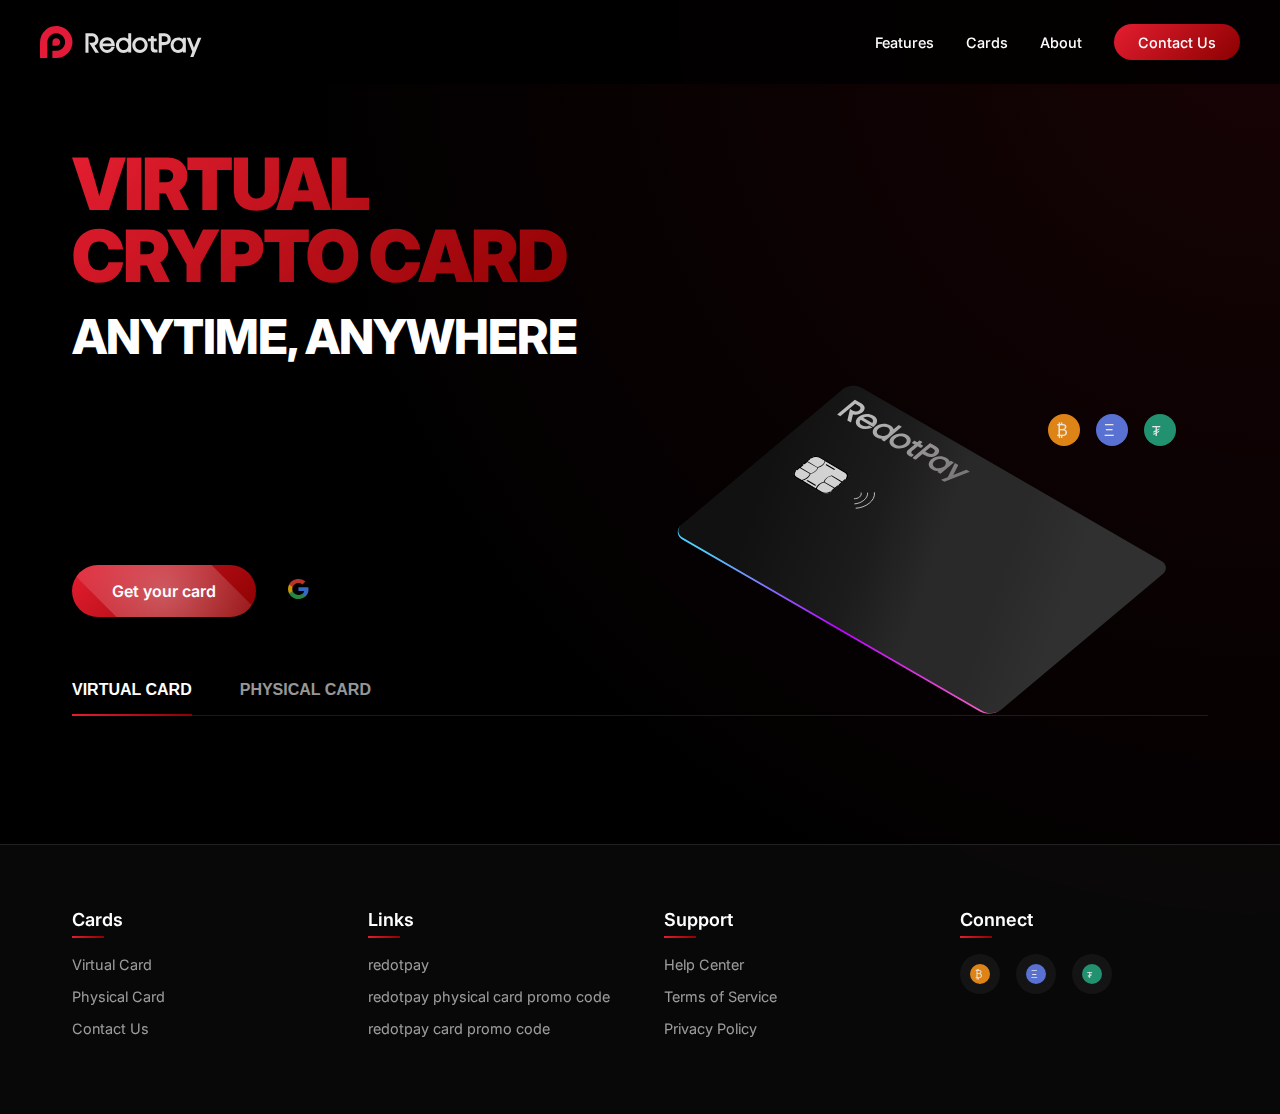
==== index.html @ ac35c40e "Initial commit" ====
<!DOCTYPE html>
<html lang="en">
<head>
    <meta charset="UTF-8">
    <meta name="viewport" content="width=device-width, initial-scale=1.0">
    <meta name="description" content="Get your RedotPay Virtual Crypto Card - Instant transactions, widely accepted, and compatible with Apple Pay/Google Pay. Convert and spend your crypto anywhere.">
    <meta name="keywords" content="RedotPay, crypto card, virtual card, cryptocurrency, bitcoin, ethereum, USDT, digital payments, crypto payments">
    <meta property="og:title" content="RedotPay - Virtual Crypto Card">
    <meta property="og:description" content="Convert and spend your crypto anywhere with RedotPay virtual card. Instant transactions, widely accepted.">
    <meta property="og:image" content="assets/card-2.svg">
    <meta name="robots" content="index, follow">
    <link rel="icon" type="image/png" href="assets/favicon.png">
    <title>RedotPay - Virtual Crypto Card | Spend Crypto Anywhere</title>
    <link rel="stylesheet" href="styles.css">
    <link href="https://fonts.googleapis.com/css2?family=Inter:wght@400;500;600;700;800;900&display=swap" rel="stylesheet">
</head>
<body>
    <div class="page-wrapper">
        <header class="header">
            <nav class="nav-container">
                <img src="assets/logo-full-light (1).svg" alt="RedotPay" class="logo">
                <div class="nav-links">
                    <a href="#features">Features</a>
                    <a href="#cards">Cards</a>
                    <a href="#about">About</a>
                    <a href="#contact" class="contact-btn">Contact Us</a>
                </div>
            </nav>
        </header>

        <main class="container">
            <div class="content">
                <div class="text-content" data-aos="fade-right">
                    <h1>VIRTUAL<br>CRYPTO CARD</h1>
                    <h2>ANYTIME, ANYWHERE</h2>
                    <ul class="features">
                        <li>Instant transaction</li>
                        <li>Widely-accepted</li>
                        <li>Compatible with Apple Pay/Google Pay</li>
                    </ul>
                    <div class="cta-section">
                        <a href="https://wap.redotpay.com/en/invite/affiliates-3/?utm_id=bjauqi&utm_source=union&utm_uid=10504&utm_s=5c4527aa9087bec472f2ababf20dbba8c01a33e1" class="cta-button">
                            <span>Get your card</span>
                            <div class="button-glow"></div>
                        </a>
                        <div class="payment-methods">
                            <img src="assets/google-pay.svg" alt="Google Pay" class="payment-icon">
                            <img src="assets/apple-pay.svg" alt="Apple Pay" class="payment-icon">
                        </div>
                    </div>
                </div>
                <div class="card-display" data-aos="fade-left">
                    <div class="crypto-icons">
                        <img src="assets/bitcoin.svg" alt="Bitcoin" class="crypto-icon">
                        <img src="assets/ethereum.svg" alt="Ethereum" class="crypto-icon">
                        <img src="assets/usdt.svg" alt="USDT" class="crypto-icon">
                    </div>
                    <div class="cards-container">
                        <img src="assets/card-2.svg" alt="Virtual Card" class="card-image active" id="virtualCard">
                        <img src="assets/card-3.svg" alt="Physical Card" class="card-image" id="physicalCard">
                    </div>
                </div>
            </div>
            
            <div class="tabs">
                <button class="tab active" data-card="virtualCard">VIRTUAL CARD</button>
                <button class="tab" data-card="physicalCard">PHYSICAL CARD</button>
            </div>
        </main>

        <footer class="footer">
            <div class="footer-container">
                <div class="footer-section">
                    <h3>Cards</h3>
                    <ul>
                        <li><a href="#">Virtual Card</a></li>
                        <li><a href="#">Physical Card</a></li>
                        <li><a href="#">Contact Us</a></li>
                    </ul>
                </div>
                <div class="footer-section">
                    <h3>Links</h3>
                    <ul>
                        <li><a href="#">redotpay</a></li>
                        <li><a href="#">redotpay physical card promo code</a></li>
                        <li><a href="#">redotpay card promo code</a></li>
                    </ul>
                </div>
                <div class="footer-section">
                    <h3>Support</h3>
                    <ul>
                        <li><a href="#">Help Center</a></li>
                        <li><a href="#">Terms of Service</a></li>
                        <li><a href="#">Privacy Policy</a></li>
                    </ul>
                </div>
                <div class="footer-section">
                    <h3>Connect</h3>
                    <div class="social-icons">
                        <a href="#" class="social-icon">
                            <img src="assets/bitcoin.svg" alt="Bitcoin">
                        </a>
                        <a href="#" class="social-icon">
                            <img src="assets/ethereum.svg" alt="Ethereum">
                        </a>
                        <a href="#" class="social-icon">
                            <img src="assets/usdt.svg" alt="USDT">
                        </a>
                    </div>
                </div>
            </div>
        </footer>
    </div>

    <script>
        // Card switching animation
        document.querySelectorAll('.tab').forEach(tab => {
            tab.addEventListener('click', () => {
                // Update tabs
                document.querySelectorAll('.tab').forEach(t => t.classList.remove('active'));
                tab.classList.add('active');
                
                // Update cards
                const cardId = tab.getAttribute('data-card');
                document.querySelectorAll('.card-image').forEach(card => {
                    card.classList.remove('active');
                    if (card.id === cardId) {
                        card.classList.add('active');
                    }
                });
            });
        });
    </script>
</body>
</html>
---- styles.css ----
:root {
    --primary-color: #E41E31;
    --primary-gradient: linear-gradient(135deg, #E41E31 0%, #8B0000 100%);
    --background-color: #000;
    --text-color: #fff;
    --gray-light: rgba(255, 255, 255, 0.1);
    --gray-dark: rgba(255, 255, 255, 0.6);
}

* {
    margin: 0;
    padding: 0;
    box-sizing: border-box;
}

body {
    font-family: 'Inter', sans-serif;
    background-color: var(--background-color);
    color: var(--text-color);
    min-height: 100vh;
    overflow-x: hidden;
}

.page-wrapper {
    background: radial-gradient(circle at top right, rgba(228, 30, 49, 0.1) 0%, transparent 60%),
                radial-gradient(circle at bottom left, rgba(0, 0, 0, 0.8) 0%, transparent 60%);
}

/* Header Styles */
.header {
    padding: 1.5rem 2rem;
    backdrop-filter: blur(10px);
    position: sticky;
    top: 0;
    z-index: 100;
    background: rgba(0, 0, 0, 0.8);
}

.nav-container {
    max-width: 1200px;
    margin: 0 auto;
    display: flex;
    justify-content: space-between;
    align-items: center;
}

.logo {
    height: 32px;
    transition: opacity 0.3s ease;
}

.logo:hover {
    opacity: 0.8;
}

.nav-links {
    display: flex;
    align-items: center;
    gap: 2rem;
}

.nav-links a {
    text-decoration: none;
    color: var(--text-color);
    font-size: 0.9rem;
    font-weight: 500;
    transition: color 0.3s ease;
    position: relative;
}

.nav-links a::after {
    content: '';
    position: absolute;
    bottom: -4px;
    left: 0;
    width: 0;
    height: 2px;
    background: var(--primary-gradient);
    transition: width 0.3s ease;
}

.nav-links a:hover::after {
    width: 100%;
}

.contact-btn {
    background: var(--primary-gradient);
    color: var(--text-color);
    padding: 0.6rem 1.5rem;
    border-radius: 24px;
    font-weight: 600;
    transition: transform 0.3s ease, box-shadow 0.3s ease;
}

.contact-btn:hover {
    transform: translateY(-2px);
    box-shadow: 0 4px 12px rgba(228, 30, 49, 0.3);
}

/* Main Content */
.container {
    max-width: 1200px;
    margin: 0 auto;
    padding: 4rem 2rem;
}

.content {
    display: grid;
    grid-template-columns: 1fr 1fr;
    gap: 4rem;
    align-items: center;
    margin-bottom: 3rem;
}

/* Text Content */
.text-content {
    animation: fadeInUp 1s ease;
}

.text-content h1 {
    font-size: 4.5rem;
    font-weight: 900;
    line-height: 1;
    margin-bottom: 1rem;
    background: var(--primary-gradient);
    -webkit-background-clip: text;
    background-clip: text;
    color: transparent;
    letter-spacing: -2px;
}

.text-content h2 {
    font-size: 3rem;
    font-weight: 800;
    line-height: 1.2;
    margin-bottom: 2.5rem;
    letter-spacing: -1px;
}

.features {
    list-style: none;
    margin-bottom: 2.5rem;
}

.features li {
    font-size: 1.125rem;
    font-weight: 500;
    margin-bottom: 1rem;
    display: flex;
    align-items: center;
    opacity: 0;
    animation: fadeInLeft 0.5s ease forwards;
}

.features li:nth-child(1) { animation-delay: 0.2s; }
.features li:nth-child(2) { animation-delay: 0.4s; }
.features li:nth-child(3) { animation-delay: 0.6s; }

.features li::before {
    content: "•";
    color: var(--primary-color);
    margin-right: 1rem;
    font-size: 1.5rem;
}

/* CTA Section */
.cta-section {
    display: flex;
    align-items: center;
    gap: 2rem;
}

.cta-button {
    position: relative;
    background: var(--primary-gradient);
    color: var(--text-color);
    padding: 1rem 2.5rem;
    border-radius: 32px;
    font-weight: 600;
    font-size: 1rem;
    text-decoration: none;
    transition: transform 0.3s ease;
    overflow: hidden;
}

.button-glow {
    position: absolute;
    top: -50%;
    left: -50%;
    width: 200%;
    height: 200%;
    background: radial-gradient(circle, rgba(255,255,255,0.3) 0%, transparent 70%);
    transform: rotate(45deg);
    animation: buttonGlow 3s infinite;
}

.cta-button:hover {
    transform: translateY(-2px);
}

.payment-methods {
    display: flex;
    align-items: center;
    gap: 1rem;
}

.payment-icon {
    height: 24px;
    width: auto;
    opacity: 0.8;
    transition: opacity 0.3s ease;
}

.payment-icon:hover {
    opacity: 1;
}

.crypto-icons {
    position: absolute;
    top: 2rem;
    right: 2rem;
    display: flex;
    gap: 1rem;
    z-index: 2;
}

.crypto-icon {
    width: 32px;
    height: 32px;
    filter: brightness(0.9);
    transition: all 0.3s ease;
    animation: float 3s ease-in-out infinite;
}

.crypto-icon:nth-child(2) {
    animation-delay: 1s;
}

.crypto-icon:nth-child(3) {
    animation-delay: 2s;
}

.crypto-icon:hover {
    filter: brightness(1);
    transform: translateY(-5px);
}

/* Card Display */
.card-display {
    position: relative;
    perspective: 1000px;
}

.cards-container {
    position: relative;
    transform-style: preserve-3d;
    transition: transform 0.6s ease;
}

.card-image {
    width: 100%;
    max-width: 500px;
    height: auto;
    position: absolute;
    top: 0;
    left: 0;
    opacity: 0;
    transform: translateZ(-100px) rotateY(-90deg);
    transition: opacity 0.6s ease, transform 0.6s ease;
}

.card-image.active {
    opacity: 1;
    transform: translateZ(0) rotateY(0);
}

/* Tabs */
.tabs {
    display: flex;
    gap: 3rem;
    border-bottom: 1px solid var(--gray-light);
    margin-top: 2rem;
}

.tab {
    background: none;
    border: none;
    padding: 1rem 0;
    font-size: 1rem;
    font-weight: 700;
    color: var(--gray-dark);
    cursor: pointer;
    position: relative;
    transition: color 0.3s ease;
}

.tab:hover {
    color: var(--text-color);
}

.tab.active {
    color: var(--text-color);
}

.tab.active::after {
    content: "";
    position: absolute;
    bottom: -1px;
    left: 0;
    width: 100%;
    height: 2px;
    background: var(--primary-gradient);
    animation: slideIn 0.3s ease;
}

/* Info Table */
.info-table {
    margin-top: 4rem;
    background: rgba(255, 255, 255, 0.05);
    border-radius: 16px;
    backdrop-filter: blur(10px);
    overflow: hidden;
    animation: fadeInUp 1s ease;
}

.table-header {
    display: grid;
    grid-template-columns: 1fr 1fr;
    gap: 2rem;
    padding: 1.5rem 2rem;
    background: rgba(255, 255, 255, 0.1);
    border-bottom: 1px solid rgba(255, 255, 255, 0.1);
}

.table-header .col {
    font-weight: 700;
    font-size: 1rem;
    text-transform: uppercase;
    color: var(--text-color);
}

.table-row {
    display: grid;
    grid-template-columns: 1fr 1fr;
    gap: 2rem;
    padding: 1.5rem 2rem;
    border-bottom: 1px solid rgba(255, 255, 255, 0.05);
    transition: background-color 0.3s ease;
}

.table-row:last-child {
    border-bottom: none;
}

.table-row:hover {
    background: rgba(255, 255, 255, 0.05);
}

.table-row .col {
    font-size: 1rem;
    color: var(--gray-dark);
}

.table-row a {
    color: var(--primary-color);
    text-decoration: none;
    transition: color 0.3s ease;
    position: relative;
}

.table-row a::after {
    content: '';
    position: absolute;
    bottom: -2px;
    left: 0;
    width: 0;
    height: 1px;
    background: var(--primary-gradient);
    transition: width 0.3s ease;
}

.table-row a:hover {
    color: #fff;
}

.table-row a:hover::after {
    width: 100%;
}

/* Footer Styles */
.footer {
    background: rgba(255, 255, 255, 0.03);
    backdrop-filter: blur(10px);
    padding: 4rem 0;
    margin-top: 4rem;
    border-top: 1px solid rgba(255, 255, 255, 0.1);
}

.footer-container {
    max-width: 1200px;
    margin: 0 auto;
    padding: 0 2rem;
    display: grid;
    grid-template-columns: repeat(4, 1fr);
    gap: 3rem;
}

.footer-section h3 {
    color: var(--text-color);
    font-size: 1.125rem;
    font-weight: 600;
    margin-bottom: 1.5rem;
    position: relative;
}

.footer-section h3::after {
    content: '';
    position: absolute;
    bottom: -0.5rem;
    left: 0;
    width: 2rem;
    height: 2px;
    background: var(--primary-gradient);
}

.footer-section ul {
    list-style: none;
    padding: 0;
}

.footer-section ul li {
    margin-bottom: 0.75rem;
}

.footer-section ul a {
    color: var(--gray-dark);
    text-decoration: none;
    font-size: 0.9rem;
    transition: all 0.3s ease;
    position: relative;
}

.footer-section ul a::after {
    content: '';
    position: absolute;
    bottom: -2px;
    left: 0;
    width: 0;
    height: 1px;
    background: var(--primary-gradient);
    transition: width 0.3s ease;
}

.footer-section ul a:hover {
    color: var(--text-color);
}

.footer-section ul a:hover::after {
    width: 100%;
}

.social-icons {
    display: flex;
    gap: 1rem;
}

.social-icon {
    display: flex;
    align-items: center;
    justify-content: center;
    width: 40px;
    height: 40px;
    border-radius: 50%;
    background: rgba(255, 255, 255, 0.05);
    transition: all 0.3s ease;
}

.social-icon img {
    width: 20px;
    height: 20px;
    filter: brightness(0.9);
    transition: all 0.3s ease;
}

.social-icon:hover {
    background: rgba(255, 255, 255, 0.1);
    transform: translateY(-2px);
}

.social-icon:hover img {
    filter: brightness(1);
}

/* Responsive adjustments */
@media (max-width: 768px) {
    .info-table {
        margin-top: 3rem;
        border-radius: 12px;
    }

    .table-header,
    .table-row {
        padding: 1rem 1.5rem;
        gap: 1rem;
    }

    .table-header .col,
    .table-row .col {
        font-size: 0.9rem;
    }
}

@media (max-width: 480px) {
    .info-table {
        margin-top: 2rem;
        border-radius: 8px;
    }

    .table-header,
    .table-row {
        padding: 0.75rem 1rem;
        gap: 0.75rem;
    }

    .table-header .col,
    .table-row .col {
        font-size: 0.8rem;
    }
}

/* Responsive Footer */
@media (max-width: 1024px) {
    .footer-container {
        grid-template-columns: repeat(2, 1fr);
        gap: 2rem;
    }
}

@media (max-width: 640px) {
    .footer {
        padding: 3rem 0;
    }

    .footer-container {
        grid-template-columns: 1fr;
        gap: 2rem;
        text-align: center;
    }

    .footer-section h3::after {
        left: 50%;
        transform: translateX(-50%);
    }

    .social-icons {
        justify-content: center;
    }
}

/* Responsive Design */
@media (max-width: 1024px) {
    .text-content h1 {
        font-size: 3.5rem;
    }
    
    .text-content h2 {
        font-size: 2.5rem;
    }
}

@media (max-width: 768px) {
    .nav-links {
        display: none;
    }
    
    .container {
        padding: 2rem 1.5rem;
    }
    
    .content {
        grid-template-columns: 1fr;
        gap: 3rem;
        text-align: center;
    }
    
    .text-content h1 {
        font-size: 3rem;
    }
    
    .text-content h2 {
        font-size: 2rem;
    }
    
    .features {
        display: inline-block;
        text-align: left;
    }
    
    .cta-section {
        flex-direction: column;
        align-items: center;
    }
    
    .tabs {
        justify-content: center;
    }
    
    .card-display {
        order: -1;
    }
}

@media (max-width: 480px) {
    .text-content h1 {
        font-size: 2.5rem;
    }
    
    .text-content h2 {
        font-size: 1.75rem;
    }
    
    .features li {
        font-size: 1rem;
    }
    
    .cta-button {
        width: 100%;
        text-align: center;
    }
}

/* Animations */
@keyframes fadeInUp {
    from {
        opacity: 0;
        transform: translateY(20px);
    }
    to {
        opacity: 1;
        transform: translateY(0);
    }
}

@keyframes fadeInLeft {
    from {
        opacity: 0;
        transform: translateX(-20px);
    }
    to {
        opacity: 1;
        transform: translateX(0);
    }
}

@keyframes float {
    0%, 100% {
        transform: translateY(0);
    }
    50% {
        transform: translateY(-10px);
    }
}

@keyframes buttonGlow {
    0% {
        transform: translate(-50%, -50%) rotate(0deg);
    }
    100% {
        transform: translate(-50%, -50%) rotate(360deg);
    }
}

@keyframes slideIn {
    from {
        transform: scaleX(0);
    }
    to {
        transform: scaleX(1);
    }
}
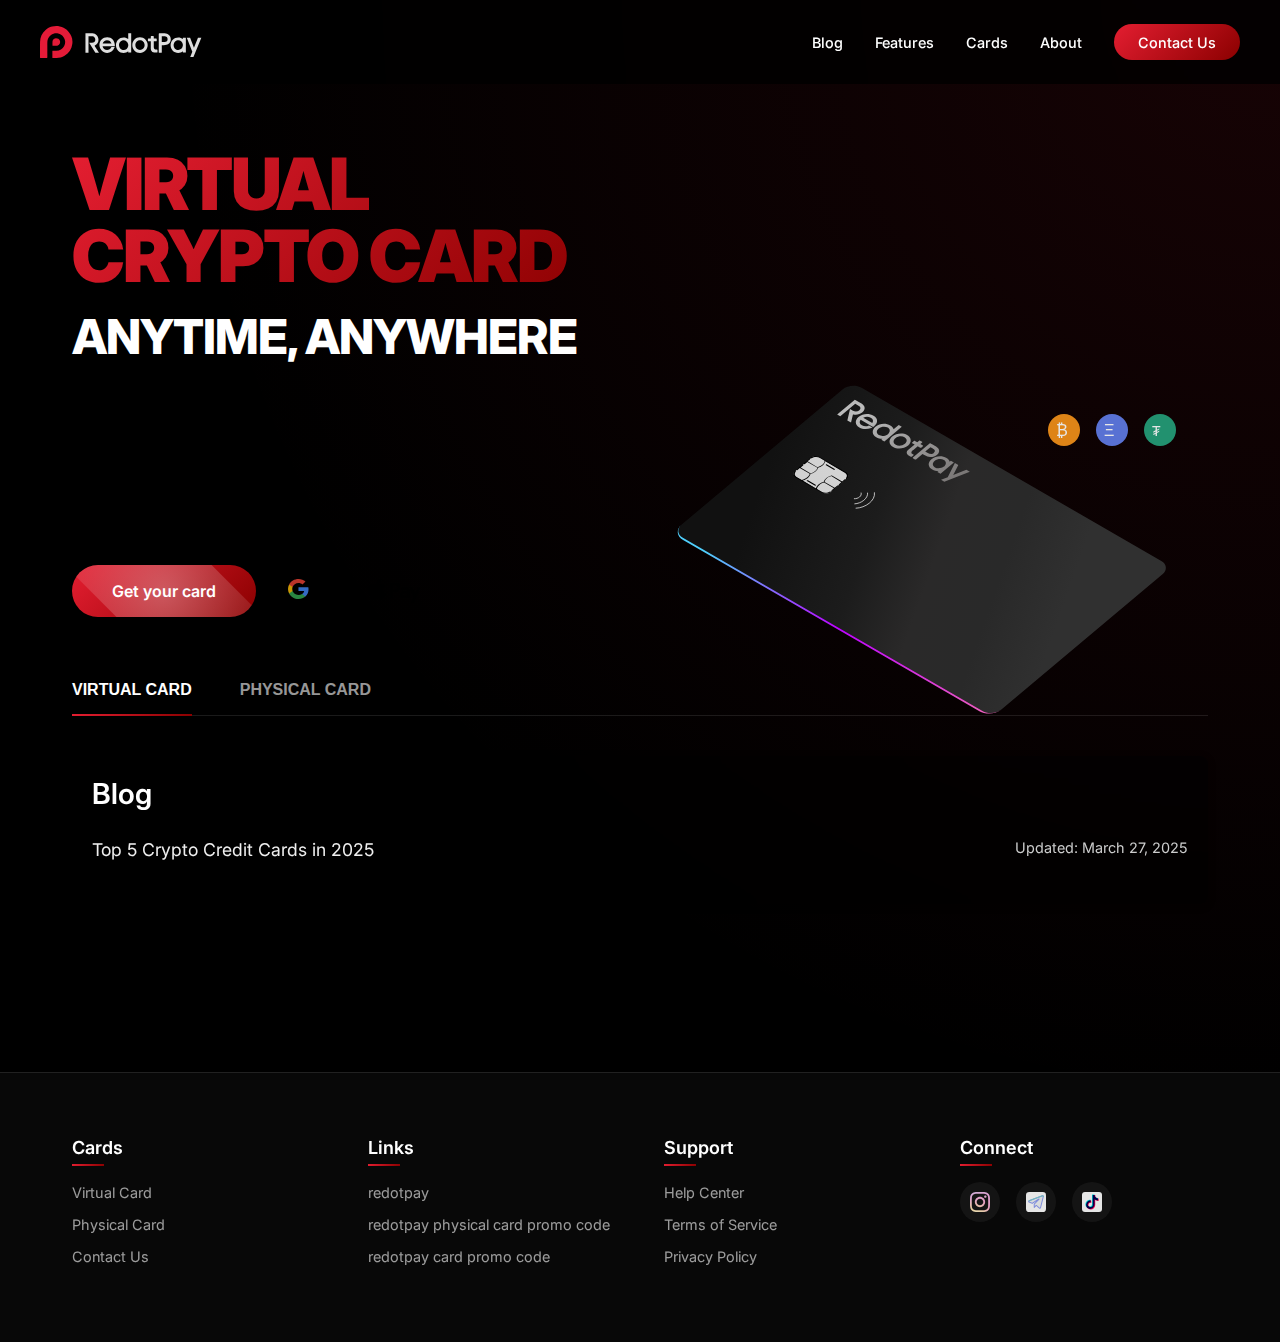
==== commit 7d711232: "Deploy updates to GitHub Pages" ====
--- a/index.html
+++ b/index.html
@@ -4,15 +4,69 @@
     <meta charset="UTF-8">
     <meta name="viewport" content="width=device-width, initial-scale=1.0">
     <meta name="description" content="Get your RedotPay Virtual Crypto Card - Instant transactions, widely accepted, and compatible with Apple Pay/Google Pay. Convert and spend your crypto anywhere.">
-    <meta name="keywords" content="RedotPay, crypto card, virtual card, cryptocurrency, bitcoin, ethereum, USDT, digital payments, crypto payments">
+    <meta name="keywords" content="RedotPay, crypto card, virtual card, cryptocurrency, bitcoin, ethereum, USDT, digital payments, crypto payments, blog, crypto blog, cryptocurrency news">
     <meta property="og:title" content="RedotPay - Virtual Crypto Card">
     <meta property="og:description" content="Convert and spend your crypto anywhere with RedotPay virtual card. Instant transactions, widely accepted.">
     <meta property="og:image" content="assets/card-2.svg">
     <meta name="robots" content="index, follow">
     <link rel="icon" type="image/png" href="assets/favicon.png">
     <title>RedotPay - Virtual Crypto Card | Spend Crypto Anywhere</title>
+    <!-- Google tag (gtag.js) -->
+    <script async src="https://www.googletagmanager.com/gtag/js?id=G-DMSGNK52YH"></script>
+    <script>
+      window.dataLayer = window.dataLayer || [];
+      function gtag(){dataLayer.push(arguments);}
+      gtag('js', new Date());
+
+      gtag('config', 'G-DMSGNK52YH');
+    </script>
     <link rel="stylesheet" href="styles.css">
     <link href="https://fonts.googleapis.com/css2?family=Inter:wght@400;500;600;700;800;900&display=swap" rel="stylesheet">
+    <style>
+        .blog-section {
+            margin: 40px 0;
+            padding: 20px;
+            background: rgba(0, 0, 0, 0.5);
+            backdrop-filter: blur(10px);
+            border-radius: 8px;
+            box-shadow: 0 2px 8px rgba(0, 0, 0, 0.2);
+        }
+        .blog-section h2 {
+            font-size: 1.8rem;
+            color: #ffffff;
+            margin-bottom: 16px;
+            font-weight: 600;
+        }
+        .blog-list {
+            list-style: none;
+            padding: 0;
+        }
+        .blog-list li {
+            margin-bottom: 12px;
+            padding: 12px 0;
+            border-bottom: 1px solid rgba(255, 255, 255, 0.2);
+            position: relative;
+        }
+        .blog-list li:last-child {
+            border-bottom: none;
+        }
+        .blog-list a {
+            text-decoration: none;
+            color: #efefef;
+            font-size: 1.1rem;
+            transition: color 0.3s ease;
+        }
+        .blog-list a:hover {
+            color: #f3f5f8;
+        }
+        .blog-list .updated {
+            color: #cccccc;
+            font-size: 0.9rem;
+            position: absolute;
+            top: 12px;
+            right: 0;
+        }
+    </style>
 </head>
 <body>
     <div class="page-wrapper">
@@ -20,6 +74,7 @@
             <nav class="nav-container">
                 <img src="assets/logo-full-light (1).svg" alt="RedotPay" class="logo">
                 <div class="nav-links">
+                    <a href="top-5-crypto-credit-cards-2025.html">Blog</a>
                     <a href="#features">Features</a>
                     <a href="#cards">Cards</a>
                     <a href="#about">About</a>
@@ -66,6 +121,18 @@
                 <button class="tab active" data-card="virtualCard">VIRTUAL CARD</button>
                 <button class="tab" data-card="physicalCard">PHYSICAL CARD</button>
             </div>
+
+            <!-- Blog Section -->
+            <section class="blog-section">
+                <h2>Blog</h2>
+                <ul class="blog-list">
+                    <li>
+                        <div class="updated">Updated: March 27, 2025</div>
+                        <a href="top-5-crypto-credit-cards-2025.html">Top 5 Crypto Credit Cards in 2025</a>
+                    </li>
+                    <!-- Future articles can be added here -->
+                </ul>
+            </section>
         </main>
 
         <footer class="footer">
@@ -97,14 +164,14 @@
                 <div class="footer-section">
                     <h3>Connect</h3>
                     <div class="social-icons">
-                        <a href="#" class="social-icon">
-                            <img src="assets/bitcoin.svg" alt="Bitcoin">
-                        </a>
-                        <a href="#" class="social-icon">
-                            <img src="assets/ethereum.svg" alt="Ethereum">
-                        </a>
-                        <a href="#" class="social-icon">
-                            <img src="assets/usdt.svg" alt="USDT">
+                        <a href="index.html" class="social-icon">
+                            <img src="assets/instagram-color-svgrepo-com.svg" alt="Instagram">
+                        </a>
+                        <a href="index.html" class="social-icon">
+                            <img src="assets/telegram-paper-airplane-apps-svgrepo-com.svg" alt="Telegram">
+                        </a>
+                        <a href="index.html" class="social-icon">
+                            <img src="assets/tiktok-svgrepo-com.svg" alt="TikTok">
                         </a>
                     </div>
                 </div>
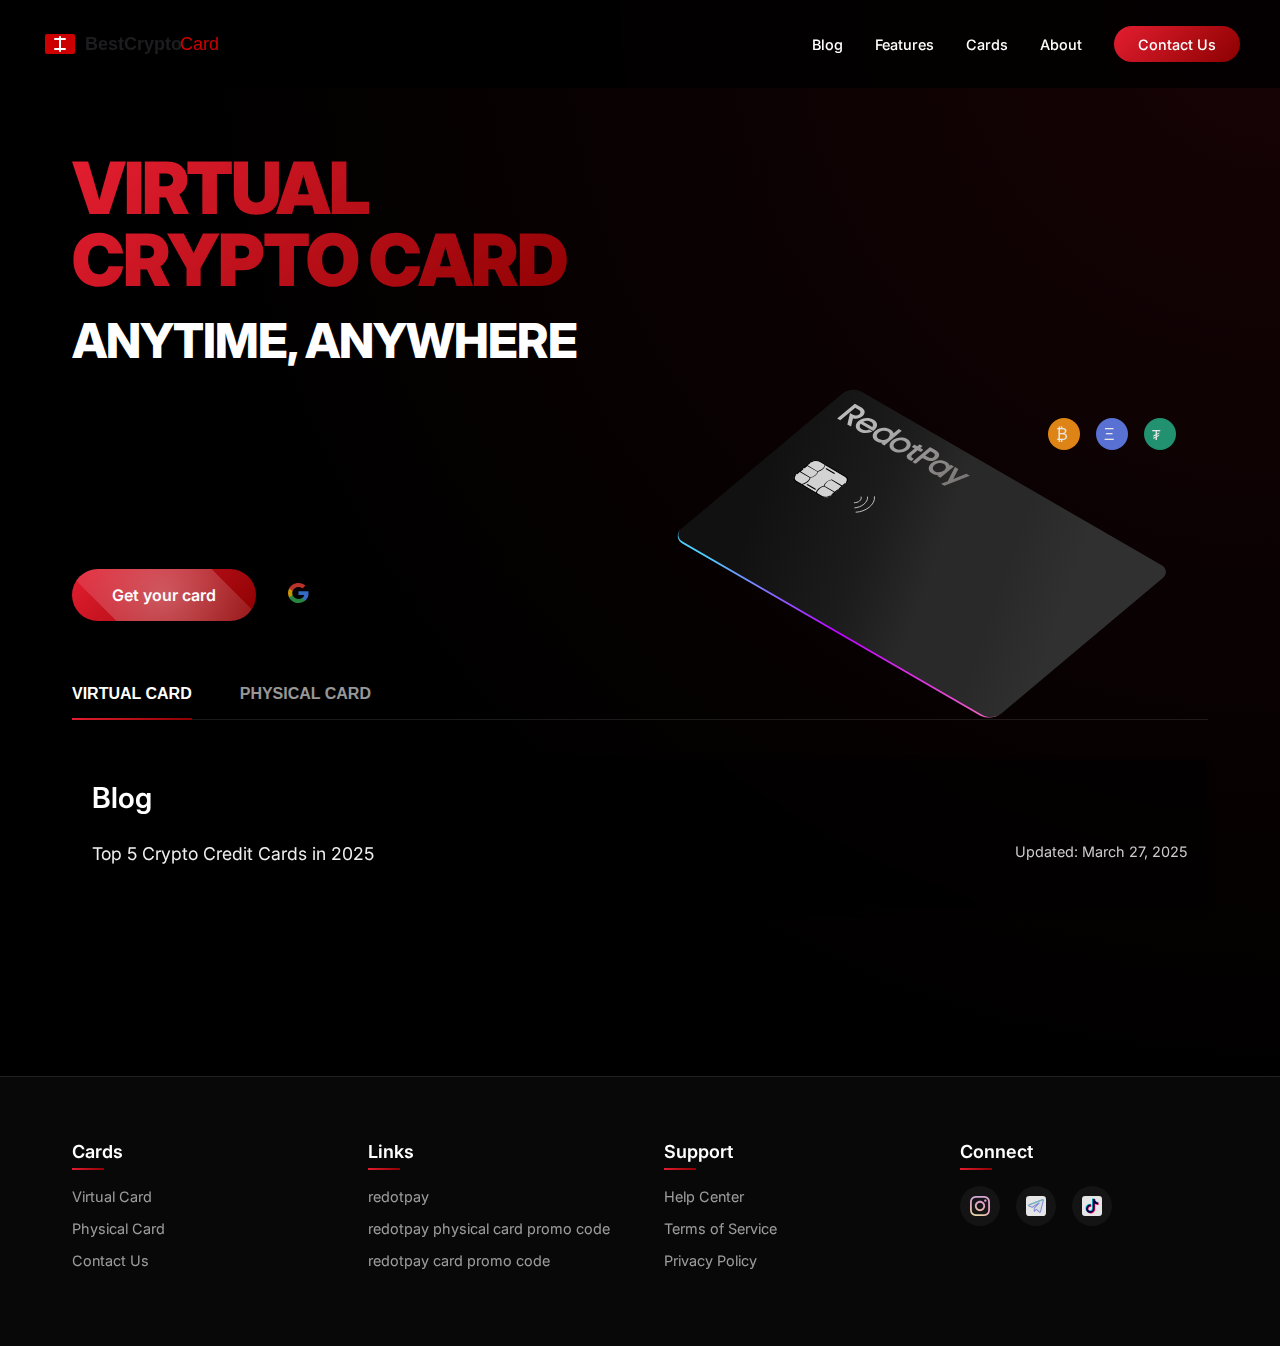
==== commit d020de64: "Add new logo and update branding" ====
--- a/index.html
+++ b/index.html
@@ -3,14 +3,14 @@
 <head>
     <meta charset="UTF-8">
     <meta name="viewport" content="width=device-width, initial-scale=1.0">
-    <meta name="description" content="Get your RedotPay Virtual Crypto Card - Instant transactions, widely accepted, and compatible with Apple Pay/Google Pay. Convert and spend your crypto anywhere.">
-    <meta name="keywords" content="RedotPay, crypto card, virtual card, cryptocurrency, bitcoin, ethereum, USDT, digital payments, crypto payments, blog, crypto blog, cryptocurrency news">
-    <meta property="og:title" content="RedotPay - Virtual Crypto Card">
-    <meta property="og:description" content="Convert and spend your crypto anywhere with RedotPay virtual card. Instant transactions, widely accepted.">
-    <meta property="og:image" content="assets/card-2.svg">
+    <meta name="description" content="Best Crypto Card - Compare and find the best cryptocurrency cards for your needs. Expert reviews and recommendations.">
+    <meta name="keywords" content="crypto card, cryptocurrency card, bitcoin card, crypto debit card, best crypto card, cryptocurrency payments, digital payments">
+    <meta property="og:title" content="Best Crypto Card - Find Your Perfect Cryptocurrency Card">
+    <meta property="og:description" content="Compare and find the best cryptocurrency cards. Expert reviews and recommendations for crypto debit cards.">
+    <meta property="og:image" content="assets/images/logo.svg">
     <meta name="robots" content="index, follow">
-    <link rel="icon" type="image/png" href="assets/favicon.png">
-    <title>RedotPay - Virtual Crypto Card | Spend Crypto Anywhere</title>
+    <link rel="icon" type="image/svg+xml" href="assets/images/logo.svg">
+    <title>Best Crypto Card - Compare & Find The Best Cryptocurrency Cards</title>
     <!-- Google tag (gtag.js) -->
     <script async src="https://www.googletagmanager.com/gtag/js?id=G-DMSGNK52YH"></script>
     <script>
@@ -72,7 +72,14 @@
     <div class="page-wrapper">
         <header class="header">
             <nav class="nav-container">
-                <img src="assets/logo-full-light (1).svg" alt="RedotPay" class="logo">
+                <a href="/" class="logo-link">
+                    <img src="assets/images/logo.svg" alt="Best Crypto Card" class="logo" width="200" height="40">
+                </a>
+                <button class="mobile-menu-toggle" aria-label="Toggle navigation menu">
+                    <span></span>
+                    <span></span>
+                    <span></span>
+                </button>
                 <div class="nav-links">
                     <a href="top-5-crypto-credit-cards-2025.html">Blog</a>
                     <a href="#features">Features</a>
@@ -197,6 +204,37 @@
                 });
             });
         });
+
+        // Mobile menu handling
+        const mobileMenuToggle = document.querySelector('.mobile-menu-toggle');
+        const navLinks = document.querySelector('.nav-links');
+        const body = document.body;
+
+        mobileMenuToggle.addEventListener('click', () => {
+            mobileMenuToggle.classList.toggle('active');
+            navLinks.classList.toggle('active');
+            body.style.overflow = navLinks.classList.contains('active') ? 'hidden' : '';
+        });
+
+        // Close mobile menu when clicking on a link
+        document.querySelectorAll('.nav-links a').forEach(link => {
+            link.addEventListener('click', () => {
+                mobileMenuToggle.classList.remove('active');
+                navLinks.classList.remove('active');
+                body.style.overflow = '';
+            });
+        });
+
+        // Close mobile menu when clicking outside
+        document.addEventListener('click', (e) => {
+            if (navLinks.classList.contains('active') && 
+                !navLinks.contains(e.target) && 
+                !mobileMenuToggle.contains(e.target)) {
+                mobileMenuToggle.classList.remove('active');
+                navLinks.classList.remove('active');
+                body.style.overflow = '';
+            }
+        });
     </script>
 </body>
 </html>
--- a/styles.css
+++ b/styles.css
@@ -44,13 +44,27 @@
     align-items: center;
 }
 
+.logo-link {
+    display: inline-block;
+    text-decoration: none;
+    transition: var(--apple-transition);
+}
+
+.logo-link:hover {
+    opacity: 0.9;
+}
+
 .logo {
-    height: 32px;
-    transition: opacity 0.3s ease;
-}
-
-.logo:hover {
-    opacity: 0.8;
+    height: 40px;
+    width: auto;
+    display: block;
+}
+
+/* 确保在移动设备上 logo 也能正确显示 */
+@media (max-width: 768px) {
+    .logo {
+        height: 32px;
+    }
 }
 
 .nav-links {
@@ -95,6 +109,37 @@
 .contact-btn:hover {
     transform: translateY(-2px);
     box-shadow: 0 4px 12px rgba(228, 30, 49, 0.3);
+}
+
+/* Mobile Menu Toggle */
+.mobile-menu-toggle {
+    display: none;
+    background: none;
+    border: none;
+    cursor: pointer;
+    padding: 0.5rem;
+    z-index: 1000;
+}
+
+.mobile-menu-toggle span {
+    display: block;
+    width: 24px;
+    height: 2px;
+    background-color: var(--text-color);
+    margin: 5px 0;
+    transition: transform 0.3s ease, opacity 0.3s ease;
+}
+
+.mobile-menu-toggle.active span:nth-child(1) {
+    transform: translateY(7px) rotate(45deg);
+}
+
+.mobile-menu-toggle.active span:nth-child(2) {
+    opacity: 0;
+}
+
+.mobile-menu-toggle.active span:nth-child(3) {
+    transform: translateY(-7px) rotate(-45deg);
 }
 
 /* Main Content */
@@ -569,44 +614,160 @@
 }
 
 @media (max-width: 768px) {
+    .mobile-menu-toggle {
+        display: block;
+    }
+
     .nav-links {
-        display: none;
-    }
-    
+        display: flex;
+        flex-direction: column;
+        position: fixed;
+        top: 0;
+        right: -100%;
+        width: 80%;
+        max-width: 300px;
+        height: 100vh;
+        background: rgba(0, 0, 0, 0.95);
+        backdrop-filter: blur(10px);
+        padding: 5rem 2rem 2rem;
+        transition: right 0.3s ease;
+        z-index: 999;
+    }
+
+    .nav-links.active {
+        right: 0;
+    }
+
+    .nav-links a {
+        padding: 1rem 0;
+        font-size: 1.1rem;
+        text-align: center;
+        width: 100%;
+    }
+
+    .nav-links .contact-btn {
+        margin-top: 1rem;
+        width: 100%;
+        text-align: center;
+    }
+
     .container {
-        padding: 2rem 1.5rem;
+        padding: 2rem 1rem;
     }
     
     .content {
         grid-template-columns: 1fr;
-        gap: 3rem;
+        gap: 2rem;
         text-align: center;
+        margin-bottom: 2rem;
     }
     
     .text-content h1 {
-        font-size: 3rem;
+        font-size: 2.75rem;
+        margin-bottom: 0.75rem;
     }
     
     .text-content h2 {
-        font-size: 2rem;
+        font-size: 1.75rem;
+        margin-bottom: 2rem;
     }
     
     .features {
         display: inline-block;
         text-align: left;
+        margin-bottom: 2rem;
+    }
+    
+    .features li {
+        font-size: 1rem;
+        margin-bottom: 0.75rem;
     }
     
     .cta-section {
         flex-direction: column;
         align-items: center;
+        gap: 1.5rem;
+    }
+    
+    .cta-button {
+        width: 100%;
+        max-width: 300px;
+        padding: 0.875rem 2rem;
+        font-size: 0.95rem;
+    }
+    
+    .payment-methods {
+        justify-content: center;
+        gap: 1rem;
+    }
+    
+    .payment-icon {
+        height: 24px;
     }
     
     .tabs {
         justify-content: center;
+        gap: 1rem;
+    }
+    
+    .tab {
+        padding: 0.75rem 1.5rem;
+        font-size: 0.9rem;
     }
     
     .card-display {
         order: -1;
+        margin-bottom: 2rem;
+        margin-top: 40px; 
+        margin-right: 0; 
+    }
+
+    .text-content {
+        margin-top: 30px;
+    }
+
+    .blog-list .updated {
+        display: block;
+        margin-top: 10px;
+        font-size: 0.85rem;
+    }
+
+    .blog-list a {
+        display: block;
+        margin-bottom: 10px;
+    }
+
+    .crypto-icons {
+        gap: 1rem;
+        margin-bottom: 1.5rem;
+    }
+
+    .crypto-icon {
+        width: 32px;
+        height: 32px;
+    }
+    
+    .blog-section {
+        margin: 2rem 0;
+        padding: 1.5rem;
+    }
+    
+    .blog-section h2 {
+        font-size: 1.5rem;
+        margin-bottom: 1rem;
+    }
+    
+    .blog-list li {
+        padding: 0.75rem 0;
+    }
+    
+    .blog-list a {
+        font-size: 1rem;
+        padding-right: 80px;
+    }
+    
+    .blog-list .updated {
+        font-size: 0.8rem;
     }
 }
 
@@ -626,6 +787,58 @@
     .cta-button {
         width: 100%;
         text-align: center;
+    }
+    
+    .card-display {
+        margin-top: 30px;
+    }
+
+    .blog-list .updated {
+        margin-top: 5px;
+        font-size: 0.8rem;
+    }
+}
+
+/* 移动端右侧按钮适配 */
+@media (max-width: 768px) {
+    .crisp-client,
+    #crisp-chatbox {
+        right: 10px !important;
+        bottom: 70px !important;
+        z-index: 99 !important;
+    }
+
+    .container {
+        padding: 2rem 1rem 5rem !important;
+    }
+
+    .content {
+        position: relative;
+        z-index: 1;
+    }
+
+    .card-display {
+        margin-right: 60px;
+    }
+
+    .card-image {
+        max-width: calc(100% - 60px);
+    }
+}
+
+@media (max-width: 480px) {
+    .crisp-client,
+    #crisp-chatbox {
+        transform: scale(0.9);
+        transform-origin: bottom right;
+    }
+
+    .card-display {
+        margin-right: 50px;
+    }
+
+    .card-image {
+        max-width: calc(100% - 50px);
     }
 }
 
